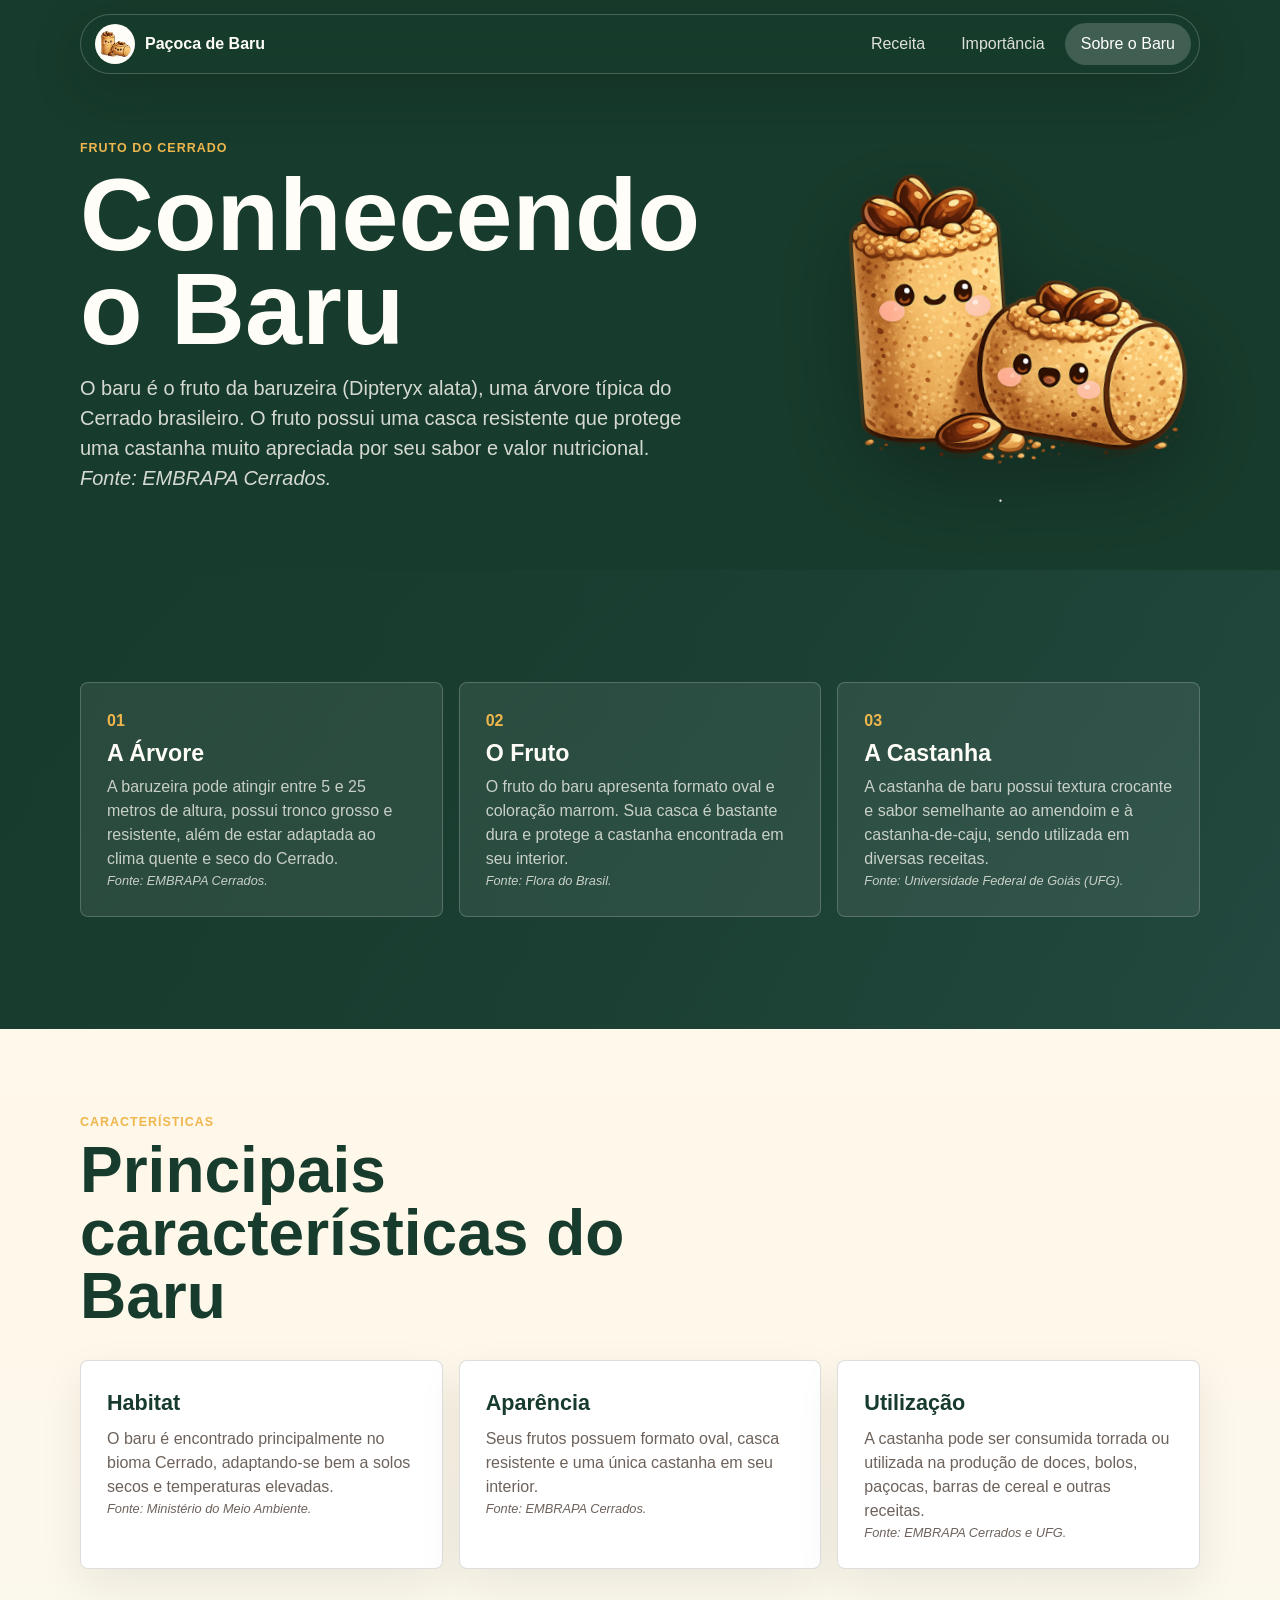
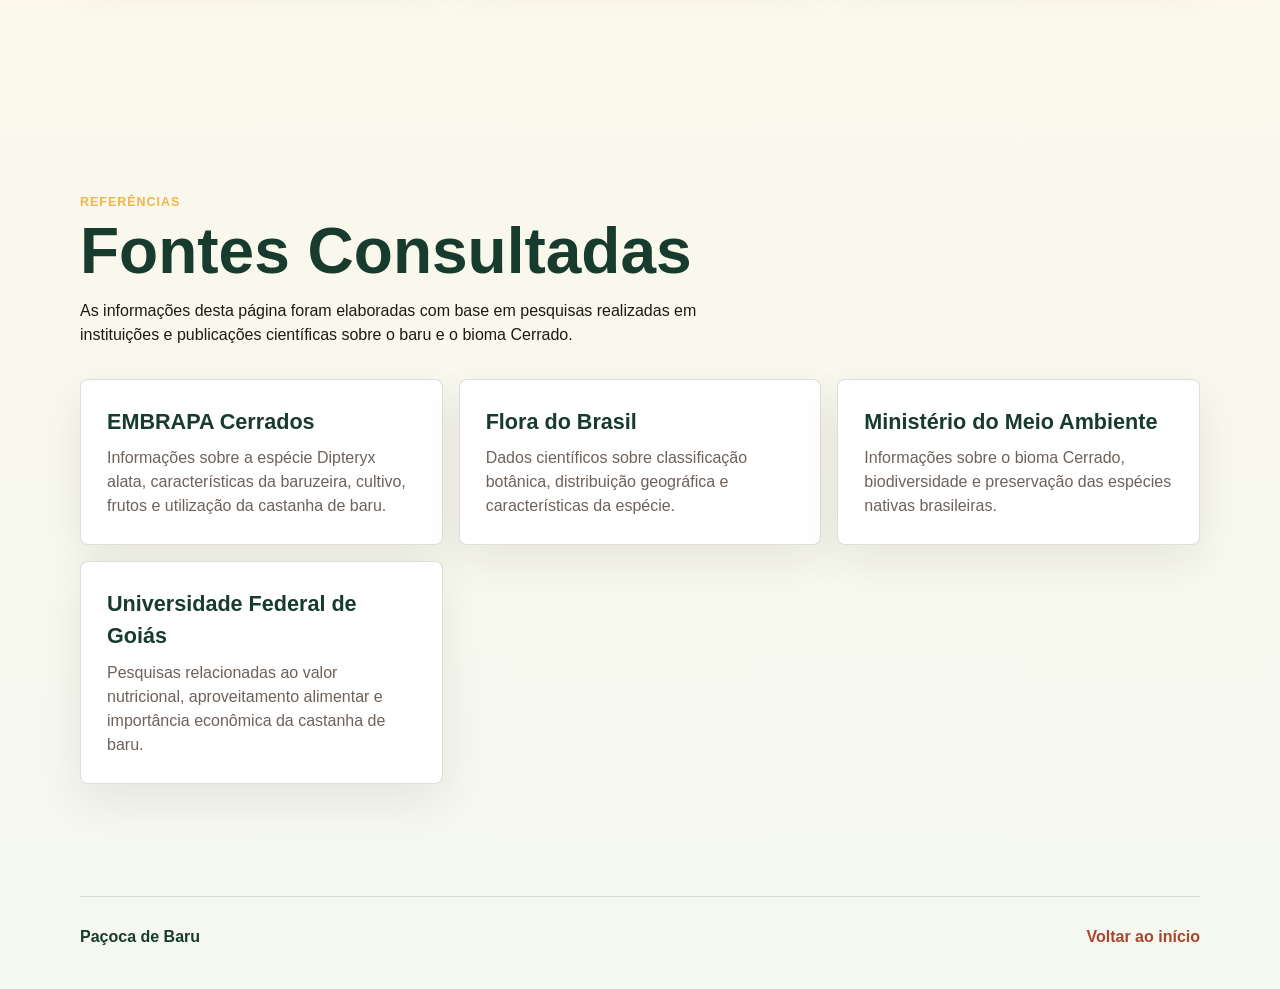
==== pedido.html @ 66dc529a "Add files via upload" ====
<!DOCTYPE html>
<html lang="pt-br">
<head>
    <meta charset="UTF-8">
    <meta name="viewport" content="width=device-width, initial-scale=1.0">
    <title>Sobre o Baru | Paçoca de Baru</title>

    <meta name="description" content="Conheça as características do baru, fruto nativo do Cerrado brasileiro.">

    <link rel="stylesheet" href="style.css">
    <link rel="shortcut icon" href="imagens/paçoca.png" type="image/x-icon">
</head>
<body>

<header class="site-header">
    <nav class="nav" aria-label="Navegação principal">
        <a class="brand" href="index.html">
            <img src="imagens/paçoca.png" alt="">
            <span>Paçoca de Baru</span>
        </a>

        <button class="menu-toggle" type="button">
            <span></span>
            <span></span>
            <span></span>
        </button>

        <ul class="menu">
            <li><a href="sabores.html">Receita</a></li>
            <li><a href="index.html">Importância</a></li>
            <li><a class="is-active" href="baru.html">Sobre o Baru</a></li>
        </ul>
    </nav>
</header>

<main>

    <section class="page-hero" aria-labelledby="baru-title">
        <div>
            <p class="eyebrow">Fruto do Cerrado</p>

            <h1 id="baru-title">Conhecendo o Baru</h1>

            <p>
                O baru é o fruto da baruzeira (Dipteryx alata), uma árvore típica
                do Cerrado brasileiro. O fruto possui uma casca resistente que
                protege uma castanha muito apreciada por seu sabor e valor nutricional.
            </p>

            <p class="fonte">
                Fonte: EMBRAPA Cerrados.
            </p>
        </div>

        <img src="imagens/paçoca.png" alt="Fruto do Baru">
    </section>

    <section class="section ingredients">

        <div class="ingredient-list">

            <article>
                <span>01</span>

                <h3>A Árvore</h3>

                <p>
                    A baruzeira pode atingir entre 5 e 25 metros de altura,
                    possui tronco grosso e resistente, além de estar adaptada
                    ao clima quente e seco do Cerrado.
                </p>

                <p class="fonte">
                    Fonte: EMBRAPA Cerrados.
                </p>
            </article>

            <article>
                <span>02</span>

                <h3>O Fruto</h3>

                <p>
                    O fruto do baru apresenta formato oval e coloração marrom.
                    Sua casca é bastante dura e protege a castanha encontrada
                    em seu interior.
                </p>

                <p class="fonte">
                    Fonte: Flora do Brasil.
                </p>
            </article>

            <article>
                <span>03</span>

                <h3>A Castanha</h3>

                <p>
                    A castanha de baru possui textura crocante e sabor semelhante
                    ao amendoim e à castanha-de-caju, sendo utilizada em diversas receitas.
                </p>

                <p class="fonte">
                    Fonte: Universidade Federal de Goiás (UFG).
                </p>
            </article>

        </div>

    </section>

    <section class="section detail-section">

        <div class="section-heading">
            <p class="section-kicker">Características</p>
            <h2>Principais características do Baru</h2>
        </div>

        <div class="detail-grid">

            <article>
                <h3>Habitat</h3>

                <p>
                    O baru é encontrado principalmente no bioma Cerrado,
                    adaptando-se bem a solos secos e temperaturas elevadas.
                </p>

                <p class="fonte">
                    Fonte: Ministério do Meio Ambiente.
                </p>
            </article>

            <article>
                <h3>Aparência</h3>

                <p>
                    Seus frutos possuem formato oval, casca resistente e uma única
                    castanha em seu interior.
                </p>

                <p class="fonte">
                    Fonte: EMBRAPA Cerrados.
                </p>
            </article>

            <article>
                <h3>Utilização</h3>

                <p>
                    A castanha pode ser consumida torrada ou utilizada na produção
                    de doces, bolos, paçocas, barras de cereal e outras receitas.
                </p>

                <p class="fonte">
                    Fonte: EMBRAPA Cerrados e UFG.
                </p>
            </article>

        </div>

    </section>

    <section class="section">

        <div class="section-heading">
            <p class="section-kicker">Referências</p>
            <h2>Fontes Consultadas</h2>

            <p>
                As informações desta página foram elaboradas com base em pesquisas
                realizadas em instituições e publicações científicas sobre o baru
                e o bioma Cerrado.
            </p>
        </div>

        <div class="detail-grid">

            <article>
                <h3>EMBRAPA Cerrados</h3>

                <p>
                    Informações sobre a espécie Dipteryx alata, características
                    da baruzeira, cultivo, frutos e utilização da castanha de baru.
                </p>
            </article>

            <article>
                <h3>Flora do Brasil</h3>

                <p>
                    Dados científicos sobre classificação botânica,
                    distribuição geográfica e características da espécie.
                </p>
            </article>

            <article>
                <h3>Ministério do Meio Ambiente</h3>

                <p>
                    Informações sobre o bioma Cerrado, biodiversidade
                    e preservação das espécies nativas brasileiras.
                </p>
            </article>

            <article>
                <h3>Universidade Federal de Goiás</h3>

                <p>
                    Pesquisas relacionadas ao valor nutricional,
                    aproveitamento alimentar e importância econômica
                    da castanha de baru.
                </p>
            </article>

        </div>

    </section>

</main>

<footer class="footer">
    <p>Paçoca de Baru</p>
    <a href="index.html">Voltar ao início</a>
</footer>

<script src="script.js"></script>

</body>
</html>
---- style.css ----
:root {
    --ink: #211914;
    --muted: #6d625b;
    --paper: #fffdf7;
    --cream: #fff4df;
    --leaf: #265a40;
    --leaf-dark: #173b2c;
    --leaf-soft: #e5efe5;
    --baru: #d9643d;
    --baru-dark: #a9462c;
    --cocoa: #57362b;
    --gold: #efb64d;
    --sky: #4d7886;
    --line: rgba(33, 25, 20, 0.14);
    --shadow: 0 22px 60px rgba(29, 22, 17, 0.14);
    --shadow-strong: 0 26px 70px rgba(16, 28, 21, 0.2);
    --focus: 0 0 0 4px rgba(239, 182, 77, 0.26);
}

* {
    box-sizing: border-box;
}

html {
    scroll-behavior: smooth;
}

body {
    margin: 0;
    color: var(--ink);
    background:
        linear-gradient(180deg, #fffdf7 0%, #fff8ea 44%, #f4f8f0 100%);
    font-family: Arial, Helvetica, sans-serif;
    line-height: 1.5;
}

body.menu-open {
    overflow: hidden;
}

img {
    display: block;
    max-width: 100%;
}

a {
    color: inherit;
    text-decoration: none;
}

::selection {
    color: #fffdf7;
    background: var(--baru-dark);
}

button,
input,
select {
    font: inherit;
}

.site-header {
    position: fixed;
    z-index: 20;
    top: 0;
    left: 0;
    width: 100%;
    padding: 14px clamp(16px, 4vw, 48px);
    transition: padding 180ms ease;
}

.site-header.is-scrolled {
    padding-top: 8px;
}

.nav {
    width: min(1120px, 100%);
    min-height: 58px;
    margin: 0 auto;
    padding: 8px 8px 8px 14px;
    display: flex;
    align-items: center;
    justify-content: space-between;
    gap: 16px;
    color: #fffdf7;
    background: rgba(23, 59, 44, 0.78);
    border: 1px solid rgba(255, 255, 255, 0.2);
    border-radius: 999px;
    backdrop-filter: blur(16px);
    box-shadow: 0 18px 50px rgba(12, 25, 18, 0.22);
    transition: background 180ms ease, border-color 180ms ease, box-shadow 180ms ease;
}

.site-header.is-scrolled .nav {
    background: rgba(23, 59, 44, 0.92);
    border-color: rgba(255, 255, 255, 0.26);
    box-shadow: 0 18px 48px rgba(12, 25, 18, 0.28);
}

.brand {
    min-width: 0;
    display: inline-flex;
    align-items: center;
    gap: 10px;
    font-size: 1rem;
    font-weight: 800;
    letter-spacing: 0;
}

.brand img {
    width: 40px;
    height: 40px;
    padding: 3px;
    object-fit: contain;
    background: #fffdf7;
    border-radius: 50%;
}

.menu {
    margin: 0;
    padding: 0;
    display: flex;
    align-items: center;
    gap: 4px;
    list-style: none;
}

.menu a {
    display: inline-flex;
    align-items: center;
    justify-content: center;
    min-height: 42px;
    padding: 0 16px;
    color: rgba(255, 253, 247, 0.86);
    border-radius: 999px;
    transition: background 160ms ease, color 160ms ease;
}

.menu a:hover,
.menu a:focus-visible {
    color: #fff;
    background: rgba(255, 255, 255, 0.14);
    outline: none;
}

.menu a.is-active {
    color: #fff;
    background: rgba(255, 255, 255, 0.18);
}

.menu-toggle {
    width: 44px;
    height: 44px;
    display: none;
    align-items: center;
    justify-content: center;
    flex-direction: column;
    gap: 5px;
    color: #fff;
    background: rgba(255, 255, 255, 0.13);
    border: 0;
    border-radius: 50%;
    cursor: pointer;
}

.menu-toggle span {
    width: 18px;
    height: 2px;
    background: currentColor;
    border-radius: 999px;
    transition: transform 180ms ease, opacity 180ms ease;
}

.menu-toggle[aria-expanded="true"] span:nth-child(1) {
    transform: translateY(7px) rotate(45deg);
}

.menu-toggle[aria-expanded="true"] span:nth-child(2) {
    opacity: 0;
}

.menu-toggle[aria-expanded="true"] span:nth-child(3) {
    transform: translateY(-7px) rotate(-45deg);
}

.hero {
    position: relative;
    min-height: 86svh;
    padding: 110px clamp(20px, 7vw, 96px) 64px;
    display: flex;
    align-items: center;
    overflow: hidden;
    color: #fffdf7;
    background:
        linear-gradient(110deg, rgba(18, 43, 32, 0.98) 0%, rgba(21, 70, 49, 0.93) 52%, rgba(93, 54, 36, 0.76) 100%),
        repeating-linear-gradient(90deg, rgba(255, 255, 255, 0.055) 0 1px, transparent 1px 86px),
        var(--leaf-dark);
}

.hero::before {
    content: "";
    position: absolute;
    inset: auto 0 0;
    height: 42%;
    background:
        linear-gradient(180deg, transparent, rgba(9, 22, 16, 0.3)),
        repeating-linear-gradient(-6deg, rgba(255, 253, 247, 0.08) 0 2px, transparent 2px 24px);
    opacity: 0.58;
    pointer-events: none;
}

.hero-art {
    position: absolute;
    right: max(-52px, -4vw);
    bottom: -22px;
    width: min(52vw, 580px);
    min-width: 360px;
    opacity: 0.88;
    filter: drop-shadow(0 34px 54px rgba(0, 0, 0, 0.34));
    transform: rotate(-5deg);
    animation: productFloat 7s ease-in-out infinite;
}

.hero-shade {
    position: absolute;
    inset: 0;
    background:
        linear-gradient(90deg, rgba(15, 34, 25, 0.38), rgba(15, 34, 25, 0.08) 58%, rgba(15, 34, 25, 0.42)),
        linear-gradient(180deg, rgba(15, 34, 25, 0.1), rgba(15, 34, 25, 0.42));
}

.hero-content {
    position: relative;
    z-index: 2;
    width: min(680px, 100%);
}

.hero-badge {
    width: fit-content;
    max-width: 100%;
    margin-bottom: 18px;
    padding: 8px 12px;
    display: inline-flex;
    align-items: center;
    gap: 10px;
    color: #fffdf7;
    background: rgba(255, 255, 255, 0.12);
    border: 1px solid rgba(255, 255, 255, 0.2);
    border-radius: 999px;
    box-shadow: 0 14px 34px rgba(9, 22, 16, 0.16);
    backdrop-filter: blur(12px);
}

.hero-badge span {
    padding: 4px 8px;
    color: var(--leaf-dark);
    background: var(--gold);
    border-radius: 999px;
    font-size: 0.74rem;
    font-weight: 900;
    text-transform: uppercase;
}

.hero-badge strong {
    min-width: 0;
    font-size: 0.88rem;
}

.eyebrow,
.section-kicker,
.tag {
    margin: 0;
    color: var(--gold);
    font-size: 0.78rem;
    font-weight: 800;
    letter-spacing: 0.08em;
    text-transform: uppercase;
}

.hero h1 {
    max-width: 10ch;
    margin: 10px 0 14px;
    font-size: clamp(3.3rem, 10vw, 7.8rem);
    line-height: 0.88;
    letter-spacing: 0;
}

.hero-copy {
    max-width: 620px;
    margin: 0;
    color: rgba(255, 253, 247, 0.88);
    font-size: clamp(1.05rem, 2.2vw, 1.35rem);
}

.hero-actions {
    margin-top: 28px;
    display: flex;
    flex-wrap: wrap;
    gap: 12px;
}

.button {
    min-height: 48px;
    padding: 0 22px;
    display: inline-flex;
    align-items: center;
    justify-content: center;
    border: 1px solid transparent;
    border-radius: 999px;
    font-weight: 800;
    cursor: pointer;
    transition: transform 160ms ease, box-shadow 160ms ease, background 160ms ease;
}

.button:hover,
.button:focus-visible,
.select-flavor:hover,
.select-flavor:focus-visible {
    transform: translateY(-2px);
    outline: none;
}

.button:focus-visible,
.select-flavor:focus-visible,
.menu-toggle:focus-visible {
    box-shadow: var(--focus);
}

.button.primary {
    color: var(--leaf-dark);
    background: var(--gold);
    box-shadow: 0 14px 32px rgba(239, 182, 77, 0.3);
}

.button.ghost {
    color: #fffdf7;
    border-color: rgba(255, 255, 255, 0.35);
    background: rgba(255, 255, 255, 0.1);
}

.button.full {
    width: 100%;
}

.hero-facts {
    max-width: 560px;
    margin: 34px 0 0;
    display: grid;
    grid-template-columns: repeat(3, minmax(0, 1fr));
    gap: 10px;
}

.hero-facts div {
    padding: 16px;
    border: 1px solid rgba(255, 255, 255, 0.18);
    border-radius: 8px;
    background: rgba(255, 255, 255, 0.09);
}

.hero-facts dt {
    font-size: clamp(1.35rem, 3vw, 2rem);
    font-weight: 900;
}

.hero-facts dd {
    margin: 0;
    color: rgba(255, 253, 247, 0.72);
}

.page-hero {
    min-height: 560px;
    padding: 126px max(20px, calc((100vw - 1120px) / 2)) 64px;
    display: grid;
    grid-template-columns: minmax(0, 1fr) minmax(260px, 380px);
    gap: clamp(24px, 7vw, 86px);
    align-items: center;
    color: #fffdf7;
    background: var(--leaf-dark);
    overflow: hidden;
}

.page-hero.compact {
    min-height: 500px;
}

.page-hero h1 {
    max-width: 11ch;
    margin: 10px 0 16px;
    font-size: clamp(3rem, 8vw, 6.4rem);
    line-height: 0.92;
    letter-spacing: 0;
}

.page-hero p:not(.eyebrow) {
    max-width: 620px;
    margin: 0;
    color: rgba(255, 253, 247, 0.82);
    font-size: clamp(1.03rem, 2.2vw, 1.25rem);
}

.page-hero img {
    width: 100%;
    min-width: 260px;
    filter: drop-shadow(0 28px 44px rgba(0, 0, 0, 0.28));
    transform: rotate(-4deg);
}

.story-band {
    width: min(1120px, calc(100% - 40px));
    margin: 28px auto 0;
    padding: clamp(24px, 5vw, 44px) 0;
    display: grid;
    grid-template-columns: 0.9fr 1.1fr;
    gap: clamp(22px, 6vw, 80px);
    align-items: start;
    border-bottom: 1px solid var(--line);
}

.story-band h2,
.section-heading h2,
.order-copy h2 {
    margin: 8px 0 0;
    color: var(--ink);
    font-size: clamp(2rem, 5vw, 4.4rem);
    line-height: 0.98;
    letter-spacing: 0;
}

.story-copy > p {
    margin: 0;
    color: var(--muted);
    font-size: clamp(1rem, 2vw, 1.2rem);
}

.story-points {
    margin: 22px 0 0;
    padding: 0;
    display: grid;
    gap: 10px;
    list-style: none;
}

.story-points li {
    padding: 14px 16px;
    display: grid;
    grid-template-columns: minmax(140px, 0.45fr) 1fr;
    gap: 16px;
    align-items: center;
    background: rgba(255, 255, 255, 0.72);
    border: 1px solid var(--line);
    border-radius: 8px;
}

.story-points strong {
    color: var(--leaf-dark);
}

.story-points span {
    color: var(--muted);
}

.section {
    width: min(1120px, calc(100% - 40px));
    margin: 0 auto;
    padding: clamp(64px, 10vw, 112px) 0;
}

.section-heading {
    max-width: 690px;
    margin-bottom: 32px;
}

.section-heading h2 {
    color: var(--leaf-dark);
}

.quick-grid {
    display: grid;
    grid-template-columns: repeat(3, minmax(0, 1fr));
    gap: 18px;
}

.quick-card {
    min-height: 300px;
    padding: 24px;
    display: flex;
    flex-direction: column;
    justify-content: flex-end;
    overflow: hidden;
    position: relative;
    color: #fffdf7;
    background: var(--leaf);
    border-radius: 8px;
    box-shadow: 0 16px 44px rgba(33, 25, 20, 0.1);
    transition: transform 180ms ease, box-shadow 180ms ease;
}

.quick-card:hover,
.quick-card:focus-visible {
    transform: translateY(-4px);
    box-shadow: 0 22px 60px rgba(33, 25, 20, 0.16);
    outline: none;
}

.quick-card:nth-child(2) {
    background: var(--sky);
}

.quick-card:nth-child(3) {
    background: var(--baru-dark);
}

.quick-card img {
    position: absolute;
    top: 18px;
    right: -24px;
    width: 190px;
    opacity: 0.42;
    transform: rotate(-10deg);
}

.quick-card span {
    position: relative;
    z-index: 1;
    font-size: 1.6rem;
    font-weight: 900;
}

.quick-card p {
    position: relative;
    z-index: 1;
    max-width: 24ch;
    margin: 8px 0 0;
    color: rgba(255, 253, 247, 0.76);
}

.craft-section {
    padding-bottom: clamp(44px, 7vw, 82px);
}

.craft-grid {
    display: grid;
    grid-template-columns: repeat(3, minmax(0, 1fr));
    gap: 16px;
}

.craft-card {
    position: relative;
    min-height: 240px;
    padding: 26px;
    overflow: hidden;
    color: #fffdf7;
    background:
        linear-gradient(180deg, rgba(23, 59, 44, 0.94), rgba(21, 50, 38, 0.98)),
        var(--leaf-dark);
    border: 1px solid rgba(255, 255, 255, 0.16);
    border-radius: 8px;
    box-shadow: var(--shadow-strong);
}

.craft-card::after {
    content: "";
    position: absolute;
    right: -24px;
    bottom: -30px;
    width: 150px;
    height: 150px;
    background: repeating-linear-gradient(45deg, rgba(239, 182, 77, 0.3) 0 5px, transparent 5px 16px);
    transform: rotate(8deg);
    opacity: 0.5;
}

.craft-card:nth-child(2) {
    background:
        linear-gradient(180deg, rgba(77, 120, 134, 0.94), rgba(37, 74, 86, 0.98)),
        var(--sky);
}

.craft-card:nth-child(3) {
    background:
        linear-gradient(180deg, rgba(169, 70, 44, 0.95), rgba(101, 49, 33, 0.98)),
        var(--baru-dark);
}

.craft-card span,
.craft-card h3,
.craft-card p {
    position: relative;
    z-index: 1;
}

.craft-card span {
    color: var(--gold);
    font-weight: 900;
}

.craft-card h3 {
    margin: 46px 0 10px;
    font-size: 1.55rem;
    line-height: 1.08;
}

.craft-card p {
    max-width: 27ch;
    margin: 0;
    color: rgba(255, 253, 247, 0.78);
}

.taste-note {
    margin-top: 18px;
    padding: 18px 20px;
    display: flex;
    align-items: center;
    justify-content: space-between;
    gap: 14px;
    color: var(--leaf-dark);
    background: var(--leaf-soft);
    border: 1px solid rgba(38, 90, 64, 0.18);
    border-radius: 8px;
}

.taste-note a {
    min-height: 42px;
    padding: 0 16px;
    display: inline-flex;
    align-items: center;
    justify-content: center;
    flex: 0 0 auto;
    color: #fffdf7;
    background: var(--leaf);
    border-radius: 999px;
    font-weight: 800;
}

.flavor-grid {
    display: grid;
    grid-template-columns: repeat(3, minmax(0, 1fr));
    gap: 18px;
}

.flavor-card {
    min-width: 0;
    display: flex;
    flex-direction: column;
    overflow: hidden;
    background: #fff;
    border: 1px solid var(--line);
    border-radius: 8px;
    box-shadow: 0 16px 44px rgba(33, 25, 20, 0.08);
    transition: transform 180ms ease, box-shadow 180ms ease, border-color 180ms ease;
}

.flavor-card.is-selected {
    border-color: rgba(38, 90, 64, 0.52);
    box-shadow: 0 20px 60px rgba(38, 90, 64, 0.18);
    transform: translateY(-4px);
}

.flavor-image {
    min-height: 210px;
    display: grid;
    place-items: center;
    background: linear-gradient(135deg, #fff4df, #f7c36b);
}

.flavor-image.cocoa {
    background: linear-gradient(135deg, #f5e8dd, #8a5040);
}

.flavor-image.crunch {
    background: linear-gradient(135deg, #eef4e5, #4d7886);
}

.flavor-image img {
    width: 72%;
    max-height: 210px;
    object-fit: contain;
    filter: drop-shadow(0 18px 28px rgba(33, 25, 20, 0.18));
}

.flavor-content {
    padding: 22px;
    display: flex;
    flex: 1;
    flex-direction: column;
}

.flavor-content h3,
.ingredient-list h3 {
    margin: 8px 0 8px;
    font-size: 1.45rem;
    line-height: 1.1;
}

.flavor-content p:not(.tag),
.ingredient-list p,
.order-copy p {
    margin: 0;
    color: var(--muted);
}

.select-flavor {
    min-height: 44px;
    margin-top: auto;
    padding: 0 18px;
    display: inline-flex;
    align-items: center;
    justify-content: center;
    color: #fff;
    background: var(--leaf);
    border: 0;
    border-radius: 999px;
    font-weight: 800;
    cursor: pointer;
    transition: transform 160ms ease, background 160ms ease;
}

.select-flavor:hover,
.select-flavor:focus-visible {
    background: var(--leaf-dark);
}

.ingredients {
    width: 100%;
    max-width: none;
    padding-inline: max(20px, calc((100vw - 1120px) / 2));
    color: #fffdf7;
    background:
        linear-gradient(90deg, rgba(23, 59, 44, 0.94), rgba(23, 59, 44, 0.78)),
        linear-gradient(135deg, var(--leaf-dark), var(--sky));
}

.ingredients .section-heading h2,
.ingredients .ingredient-list h3 {
    color: #fffdf7;
}

.ingredient-list {
    display: grid;
    grid-template-columns: repeat(3, minmax(0, 1fr));
    gap: 16px;
}

.ingredient-list article {
    padding: 26px;
    border: 1px solid rgba(255, 255, 255, 0.2);
    border-radius: 8px;
    background: rgba(255, 255, 255, 0.08);
}

.ingredient-list span {
    color: var(--gold);
    font-weight: 900;
}

.ingredient-list p {
    color: rgba(255, 253, 247, 0.74);
}

.detail-section {
    padding-top: clamp(54px, 8vw, 84px);
}

.detail-grid {
    display: grid;
    grid-template-columns: repeat(3, minmax(0, 1fr));
    gap: 16px;
}

.detail-grid article {
    padding: 26px;
    background: #fff;
    border: 1px solid var(--line);
    border-radius: 8px;
    box-shadow: 0 16px 44px rgba(33, 25, 20, 0.08);
}

.detail-grid h3 {
    margin: 0 0 8px;
    color: var(--leaf-dark);
    font-size: 1.35rem;
}

.detail-grid p {
    margin: 0;
    color: var(--muted);
}

.order-section {
    display: grid;
    grid-template-columns: 0.88fr 1fr;
    gap: clamp(28px, 7vw, 84px);
    align-items: start;
}

.order-copy {
    position: sticky;
    top: 110px;
}

.order-card {
    padding: clamp(22px, 4vw, 36px);
    background: #fff;
    border: 1px solid var(--line);
    border-radius: 8px;
    box-shadow: var(--shadow);
}

.field,
.field-group {
    margin-bottom: 18px;
}

.field-group {
    display: grid;
    grid-template-columns: 1fr 150px;
    gap: 14px;
}

label {
    display: block;
    margin-bottom: 8px;
    color: var(--leaf-dark);
    font-size: 0.9rem;
    font-weight: 800;
}

input,
select {
    width: 100%;
    min-height: 48px;
    padding: 0 14px;
    color: var(--ink);
    background: #fffdf7;
    border: 1px solid var(--line);
    border-radius: 8px;
    outline: none;
    transition: border-color 160ms ease, box-shadow 160ms ease;
}

input:focus,
select:focus {
    border-color: var(--leaf);
    box-shadow: 0 0 0 4px rgba(38, 90, 64, 0.12);
}

.summary {
    min-height: 78px;
    margin: 8px 0 18px;
    padding: 16px 18px;
    display: flex;
    align-items: center;
    justify-content: space-between;
    gap: 14px;
    color: #fffdf7;
    background: var(--leaf-dark);
    border-radius: 8px;
}

.summary span {
    color: rgba(255, 253, 247, 0.72);
}

.summary strong {
    font-size: clamp(1.4rem, 4vw, 2.2rem);
    white-space: nowrap;
}

.form-message {
    min-height: 24px;
    margin: 14px 0 0;
    color: var(--leaf);
    font-weight: 800;
}

.form-message.is-error {
    color: var(--baru-dark);
}

.form-message.is-success {
    color: var(--leaf);
}

.footer {
    width: min(1120px, calc(100% - 40px));
    margin: 0 auto;
    padding: 28px 0 40px;
    display: flex;
    justify-content: space-between;
    gap: 16px;
    color: var(--muted);
    border-top: 1px solid var(--line);
}

.footer p {
    margin: 0;
    font-weight: 800;
    color: var(--leaf-dark);
}

.footer a {
    font-weight: 800;
    color: var(--baru-dark);
}

.reveal {
    opacity: 0;
    transform: translateY(18px);
    transition: opacity 520ms ease, transform 520ms ease;
}

.reveal.is-visible {
    opacity: 1;
    transform: translateY(0);
}

@keyframes productFloat {
    0%,
    100% {
        transform: translateY(0) rotate(-5deg);
    }

    50% {
        transform: translateY(-12px) rotate(-3deg);
    }
}

@media (max-width: 880px) {
    .hero {
        min-height: 88svh;
        padding-top: 104px;
    }

    .hero-art {
        right: 50%;
        bottom: -70px;
        width: 520px;
        min-width: 360px;
        opacity: 0.34;
        animation: none;
        transform: translateX(54%) rotate(-8deg);
    }

    .story-band,
    .order-section {
        grid-template-columns: 1fr;
    }

    .page-hero {
        min-height: auto;
        grid-template-columns: 1fr;
        padding-top: 112px;
    }

    .page-hero img {
        width: min(420px, 82vw);
        justify-self: end;
    }

    .flavor-grid,
    .ingredient-list,
    .quick-grid,
    .craft-grid,
    .detail-grid {
        grid-template-columns: 1fr;
    }

    .flavor-card {
        display: grid;
        grid-template-columns: 180px 1fr;
    }

    .flavor-image {
        min-height: 100%;
    }

    .flavor-image img {
        width: 86%;
    }

    .order-copy {
        position: static;
    }
}

@media (max-width: 680px) {
    .site-header {
        padding: 10px 12px;
    }

    .nav {
        min-height: 56px;
        padding-left: 10px;
        border-radius: 28px;
    }

    .menu-toggle {
        display: inline-flex;
    }

    .menu {
        position: fixed;
        top: 78px;
        right: 12px;
        left: 12px;
        padding: 12px;
        display: grid;
        gap: 4px;
        background: rgba(23, 59, 44, 0.96);
        border: 1px solid rgba(255, 255, 255, 0.18);
        border-radius: 8px;
        box-shadow: 0 24px 50px rgba(0, 0, 0, 0.24);
        transform: translateY(-10px);
        opacity: 0;
        pointer-events: none;
        transition: opacity 180ms ease, transform 180ms ease;
    }

    .menu.is-open {
        transform: translateY(0);
        opacity: 1;
        pointer-events: auto;
    }

    .menu a {
        justify-content: flex-start;
        border-radius: 8px;
    }

    .hero {
        min-height: 86svh;
        padding: 100px 20px 44px;
    }

    .page-hero {
        padding: 100px 20px 44px;
    }

    .page-hero h1 {
        max-width: 9ch;
    }

    .hero h1 {
        max-width: 8ch;
    }

    .hero-badge {
        width: 100%;
        align-items: flex-start;
        flex-direction: column;
        border-radius: 8px;
    }

    .hero-copy {
        max-width: 34ch;
    }

    .hero-actions {
        gap: 10px;
    }

    .button {
        width: 100%;
    }

    .hero-facts {
        grid-template-columns: 1fr;
        margin-top: 24px;
    }

    .hero-facts div {
        display: flex;
        align-items: baseline;
        justify-content: space-between;
        gap: 14px;
        padding: 12px 14px;
    }

    .story-band,
    .section,
    .footer {
        width: min(100% - 28px, 1120px);
    }

    .story-points li {
        grid-template-columns: 1fr;
        gap: 4px;
    }

    .flavor-card {
        display: flex;
    }

    .flavor-image {
        min-height: 190px;
    }

    .quick-card {
        min-height: 230px;
    }

    .field-group {
        grid-template-columns: 1fr;
    }

    .summary {
        align-items: flex-start;
        flex-direction: column;
    }

    .taste-note {
        align-items: stretch;
        flex-direction: column;
    }

    .taste-note a {
        width: 100%;
    }

    .footer {
        flex-direction: column;
    }
}

@media (prefers-reduced-motion: reduce) {
    *,
    *::before,
    *::after {
        scroll-behavior: auto !important;
        transition-duration: 0.001ms !important;
        animation-duration: 0.001ms !important;
    }

    .reveal {
        opacity: 1;
        transform: none;
    }
}


/* ===== GALERIA DA RECEITA ===== */

.flavor-grid{
    display:grid;
    grid-template-columns:repeat(auto-fit,minmax(320px,1fr));
    gap:24px;
}

.flavor-card{
    background:#fff;
    border-radius:16px;
    overflow:hidden;
    box-shadow:0 8px 25px rgba(0,0,0,.12);
    transition:all .3s ease;
}

.flavor-card:hover{
    transform:translateY(-8px);
    box-shadow:0 14px 35px rgba(0,0,0,.18);
}

.flavor-image{
    width:100%;
    height:280px;
    overflow:hidden;
    background:#f5f5f5;
}

.flavor-image img{
    width:100%;
    height:100%;
    object-fit:cover;
    max-height:none;
    filter:none;
}

.flavor-content{
    padding:24px;
}

.flavor-content h3{
    margin-bottom:12px;
    color:var(--leaf-dark);
}

.flavor-content p{
    color:var(--muted);
    line-height:1.7;
}

@media(max-width:880px){
    .flavor-card{
        display:flex;
        flex-direction:column;
    }

    .flavor-image{
        height:240px;
    }
}

@media(max-width:680px){
    .flavor-image{
        height:200px;
    }
}
.fonte{
    margin-top:8px;
    font-size:0.8rem;
    color:#777;
    font-style:italic;
}
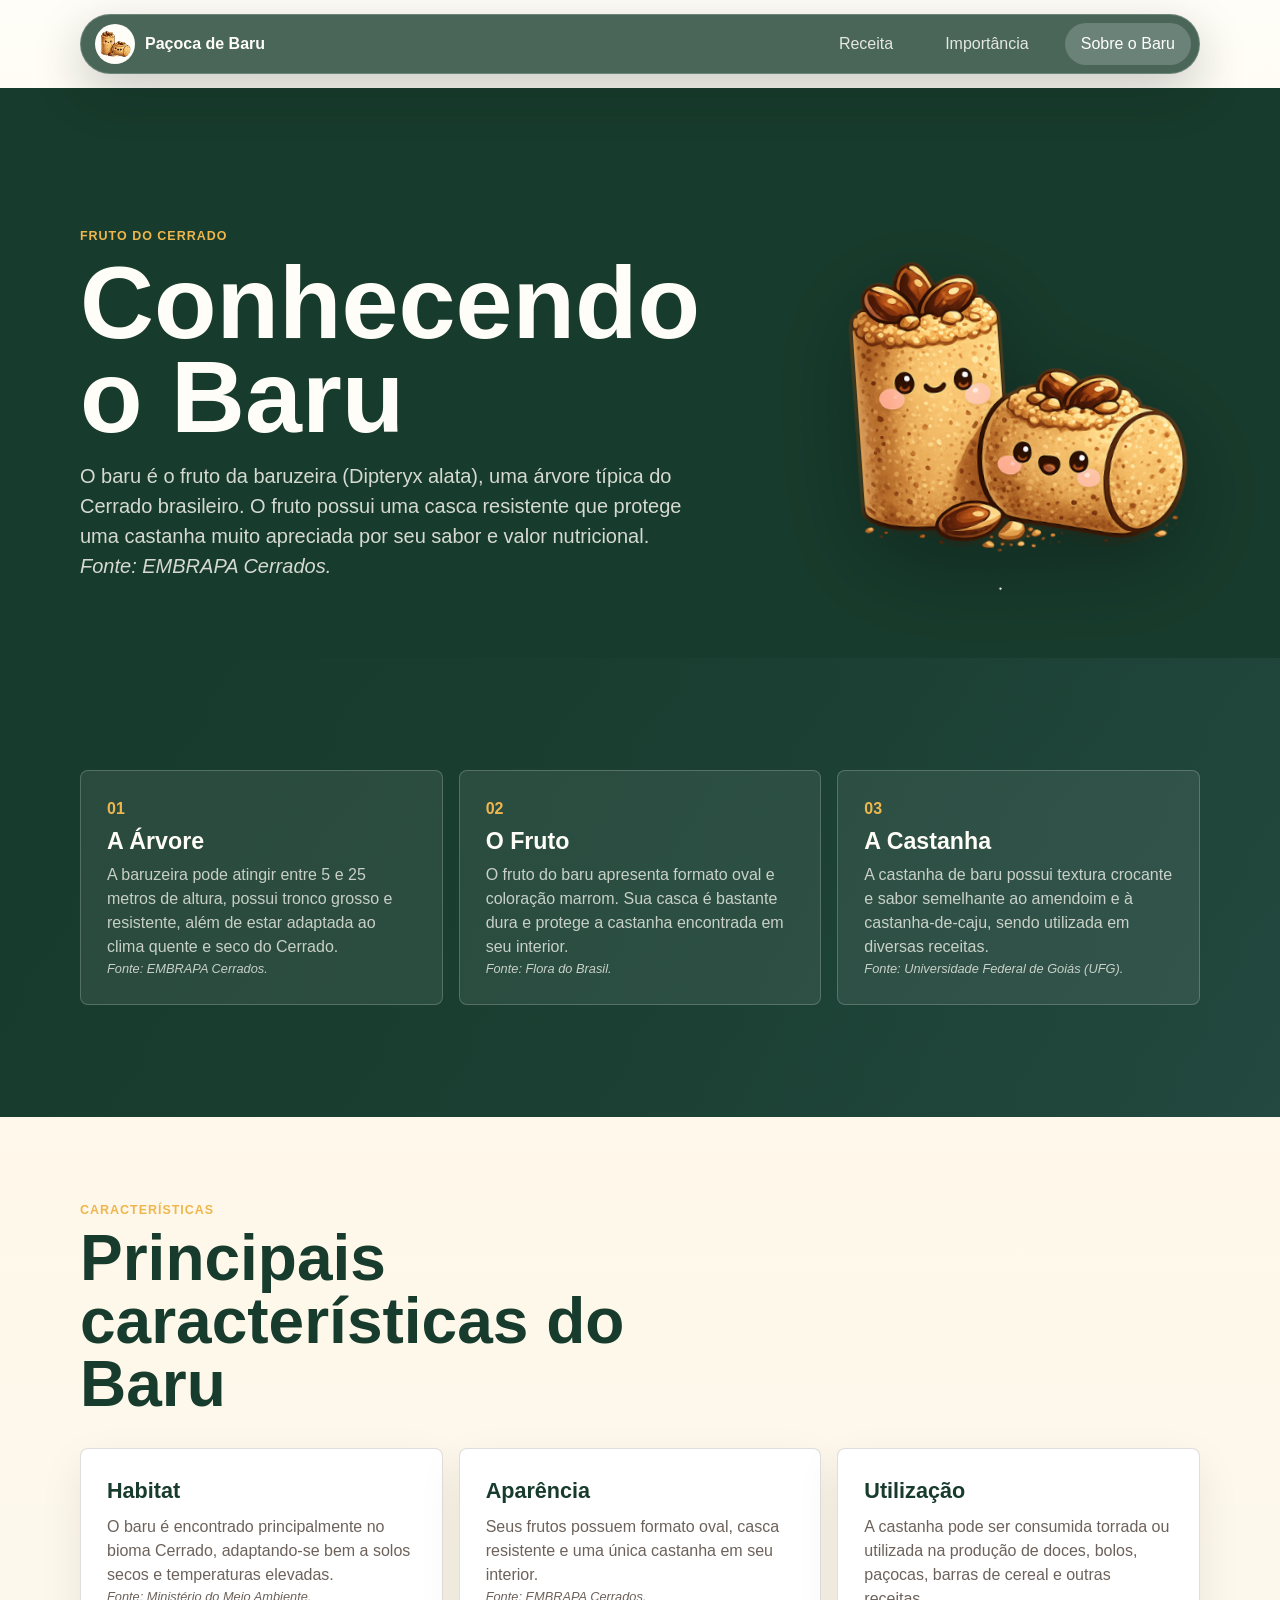
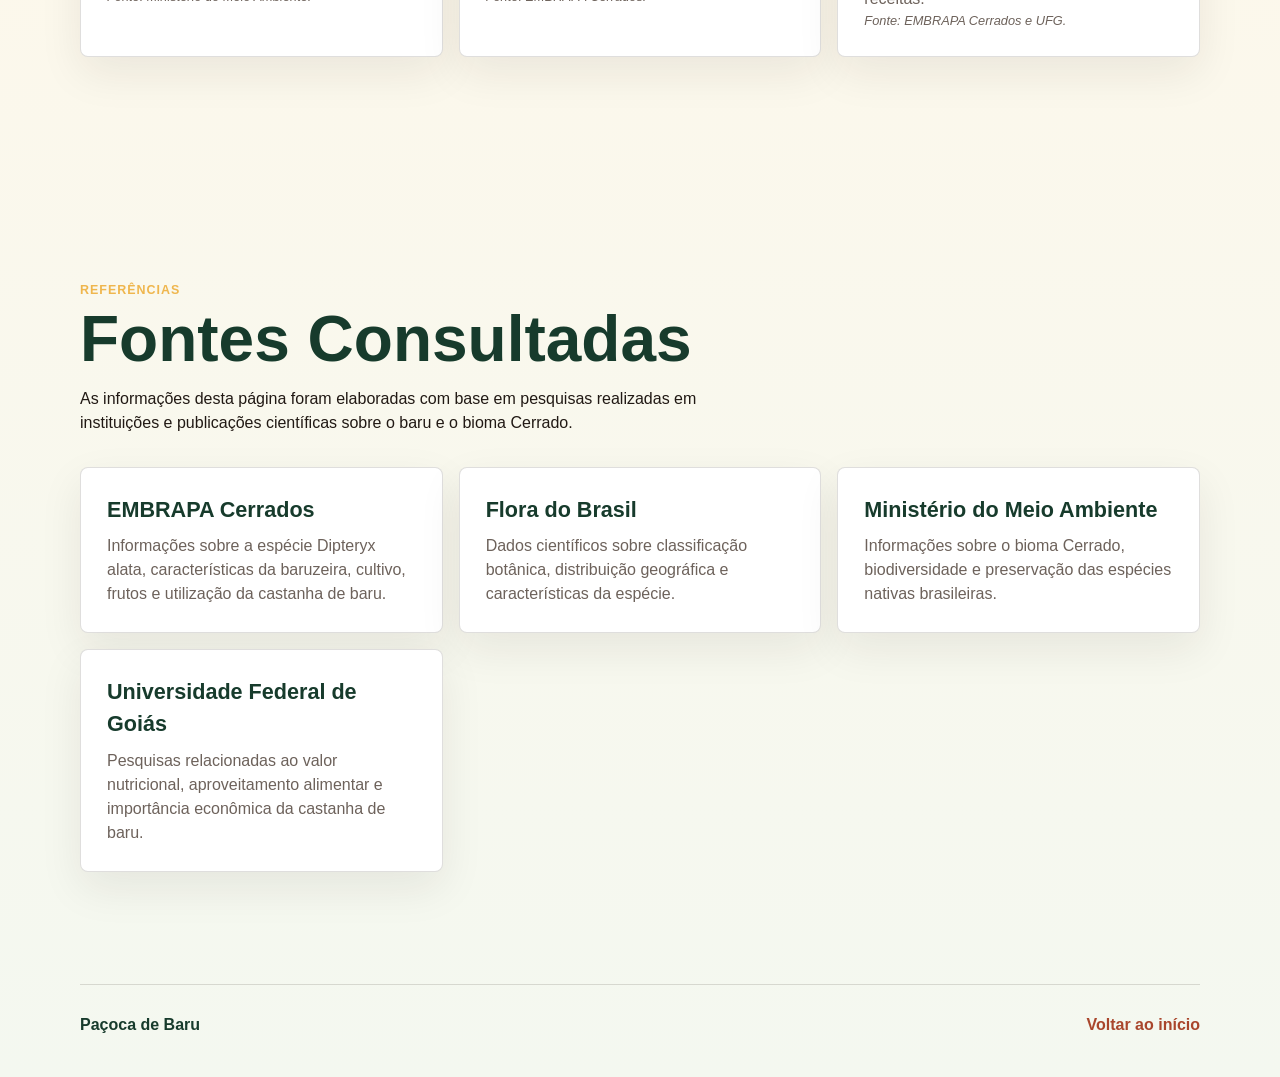
==== commit 4acf12d6: "Update menu button and active link in pedido.html" ====
--- a/pedido.html
+++ b/pedido.html
@@ -19,16 +19,16 @@
             <span>Paçoca de Baru</span>
         </a>
 
-        <button class="menu-toggle" type="button">
+        <button class="menu-toggle" type="button" aria-label="Abrir menu" aria-expanded="false" aria-controls="menu">
             <span></span>
             <span></span>
             <span></span>
         </button>
 
-        <ul class="menu">
+        <ul class="menu" id="menu">
             <li><a href="sabores.html">Receita</a></li>
             <li><a href="index.html">Importância</a></li>
-            <li><a class="is-active" href="baru.html">Sobre o Baru</a></li>
+            <li><a class="is-active" href="pedido.html">Sobre o Baru</a></li>
         </ul>
     </nav>
 </header>
@@ -228,4 +228,4 @@
 <script src="script.js"></script>
 
 </body>
-</html>+</html>
--- a/style.css
+++ b/style.css
@@ -60,8 +60,8 @@
 }
 
 .site-header {
-    position: fixed;
-    z-index: 20;
+    position: relative;
+    z-index: 9999;
     top: 0;
     left: 0;
     width: 100%;
@@ -1209,4 +1209,81 @@
     font-size:0.8rem;
     color:#777;
     font-style:italic;
-}+}
+
+/* MENU MOBILE */
+
+.menu{
+    display:flex;
+    gap:20px;
+    list-style:none;
+    margin:0;
+    padding:0;
+}
+
+.menu-toggle{
+    display:none;
+}
+
+@media(max-width:768px){
+
+    .menu-toggle{
+        display:flex;
+        flex-direction:column;
+        justify-content:center;
+        gap:5px;
+        background:none;
+        border:none;
+        cursor:pointer;
+        z-index:1001;
+    }
+
+    .menu-toggle span{
+        width:30px;
+        height:3px;
+        background:#fff;
+        border-radius:5px;
+        transition:.3s;
+    }
+
+    .menu{
+        display:none;
+        position:fixed;
+        top:80px;
+        right:10px;
+        width:220px;
+        background:#173b2c;
+        padding:15px;
+        border-radius:12px;
+        flex-direction:column;
+        box-shadow:0 5px 20px rgba(0,0,0,.3);
+        z-index:9999;
+    }
+
+    .menu.active{
+        display:flex !important;
+    }
+
+    .menu li{
+        width:100%;
+    }
+
+    .menu a{
+        display:block;
+        color:#fff;
+        padding:12px;
+        text-decoration:none;
+    }
+
+    .menu-toggle.active span:nth-child(1){
+        transform:rotate(45deg) translate(6px,6px);
+    }
+
+    .menu-toggle.active span:nth-child(2){
+        opacity:0;
+    }
+
+    .menu-toggle.active span:nth-child(3){
+        transform:rotate(-45deg) translate(6px,-6px);
+    }
+}
